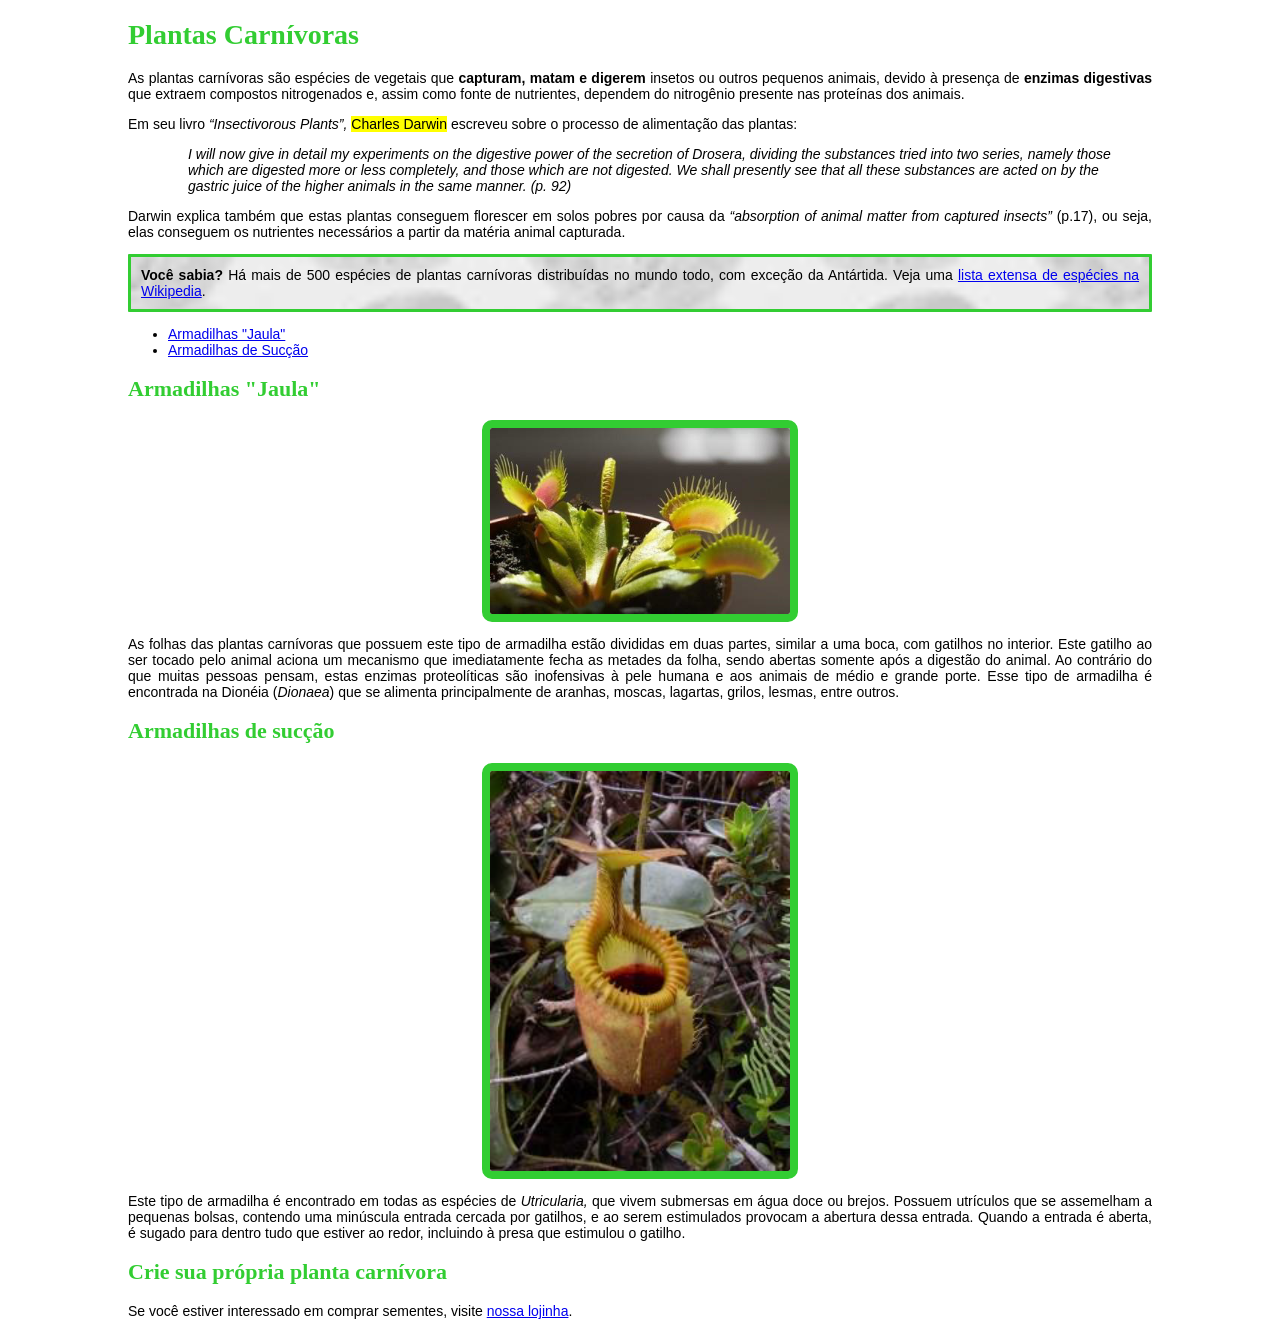
==== index.html @ 227633e0 "Movendo arquivos para a raiz para funcionar com GitHub Pages" ====
<!DOCTYPE html>
<html lang="en">
<head>
      <meta charset="UTF-8">
      <meta name="viewport" content="width=device-width, initial-scale=1.0">
      <title>Document</title>
      <style>
            h1{
                 color: limegreen;
                 font-family: 'Times New Roman', Times, serif;
                 font-size: 28px;
                 
                 
            }
            h2{
                  color: limegreen;
                  font-family: 'Times New Roman', Times, serif;
                  font-size: 22px;
            }
            body{
                  margin-left: 10%;
                  margin-right: 10%;
                  font-family: 'Arial', sans-serif;
                  font-size: 14px;
            }
          
            p{ 
                
                 text-align: justify;    
            }
           
            .paragrafo-imagem-de-fundo {
                  background-image: url('fundo.png');
                  background-size: cover;
                  background-repeat: no-repeat;
                  background-position: center;
                  
                  border: 3px solid limegreen;
                  padding: 10px;
                  border-radius: 1px;
                
                  
            }
            .imagem-principal{
                            width: 300px;
                            margin: auto;
                            display: block;
                            border: 8px solid limegreen;
                            border-radius: 10px;
            }
  
   
      </style>
      
</head>
<body>
      <h1>Plantas Carnívoras</h1>
      <p>
            As plantas carnívoras são espécies de vegetais que <strong>capturam, matam e digerem</strong> insetos ou
outros pequenos animais, devido à presença de <strong>enzimas digestivas</strong> que extraem compostos
nitrogenados e, assim como fonte de nutrientes, dependem do nitrogênio presente nas proteínas
dos animais.
      </p>
      <p>
            Em seu livro <em>“Insectivorous Plants”,</em> <mark>Charles Darwin</mark> escreveu sobre o processo de alimentação
das plantas:

      </p>
      <p>
           <blockquote style="margin-left: 60px;"><em> I will now give in detail my experiments on the digestive power of the secretion of Drosera,
dividing the substances tried into two series, namely those which are digested more or
less completely, and those which are not digested. We shall presently see that all these
substances are acted on by the gastric juice of the higher animals in the same manner. (p.
92)</em></blockquote>
      </p>
      <p>
          Darwin explica também que estas plantas conseguem florescer em solos pobres por causa da
<em>“absorption of animal matter from captured insects”</em> (p.17), ou seja, elas conseguem os nutrientes
necessários a partir da matéria animal capturada.
  
      </p>
      
      <p class="paragrafo-imagem-de-fundo">

            <strong>Você sabia?</strong> Há mais de 500 espécies de plantas carnívoras distribuídas no mundo todo,
com exceção da Antártida. Veja uma <a href="http://en.wikipedia.org/wiki/list_of_carnivorous_plants">lista extensa de espécies na Wikipedia</a>.</p> 
      <ul>
            <li><a href="#armadilhas-jaula">Armadilhas "Jaula"</a></li>
            <li><a href="#armadilhas-de-succao">Armadilhas de Sucção</a></li>
      </ul>

      <h2 id="armadilhas-jaula">Armadilhas "Jaula"</h2>
<img src="armadilha-jaula.jpg" class="imagem-principal">
<p>As folhas das plantas carnívoras que possuem este tipo de armadilha estão divididas em duas
partes, similar a uma boca, com gatilhos no interior. Este gatilho ao ser tocado pelo animal aciona
um mecanismo que imediatamente fecha as metades da folha, sendo abertas somente após a digestão do animal. Ao contrário do que muitas pessoas pensam, estas enzimas proteolíticas
são inofensivas à pele humana e aos animais de médio e grande porte. Esse tipo de armadilha
é encontrada na Dionéia (<em>Dionaea</em>) que se alimenta principalmente de aranhas, moscas, lagartas,
grilos, lesmas, entre outros. </p>
<h2 id="armadilhas-de-succao">Armadilhas de sucção </h2>
<img src="armadilha-succao.jpg" class="imagem-principal">
<p>Este tipo de armadilha é encontrado em todas as espécies de <em>Utricularia,</em> que vivem submersas
em água doce ou brejos. Possuem utrículos que se assemelham a pequenas bolsas, contendo
uma minúscula entrada cercada por gatilhos, e ao serem estimulados provocam a abertura dessa
entrada. Quando a entrada é aberta, é sugado para dentro tudo que estiver ao redor, incluindo à
presa que estimulou o gatilho.
</p>
<h2>Crie sua própria planta carnívora</h2>
<p>Se você estiver interessado em comprar sementes, visite <a href="loja.html">nossa lojinha</a>.</p>

     
</body>
</html>
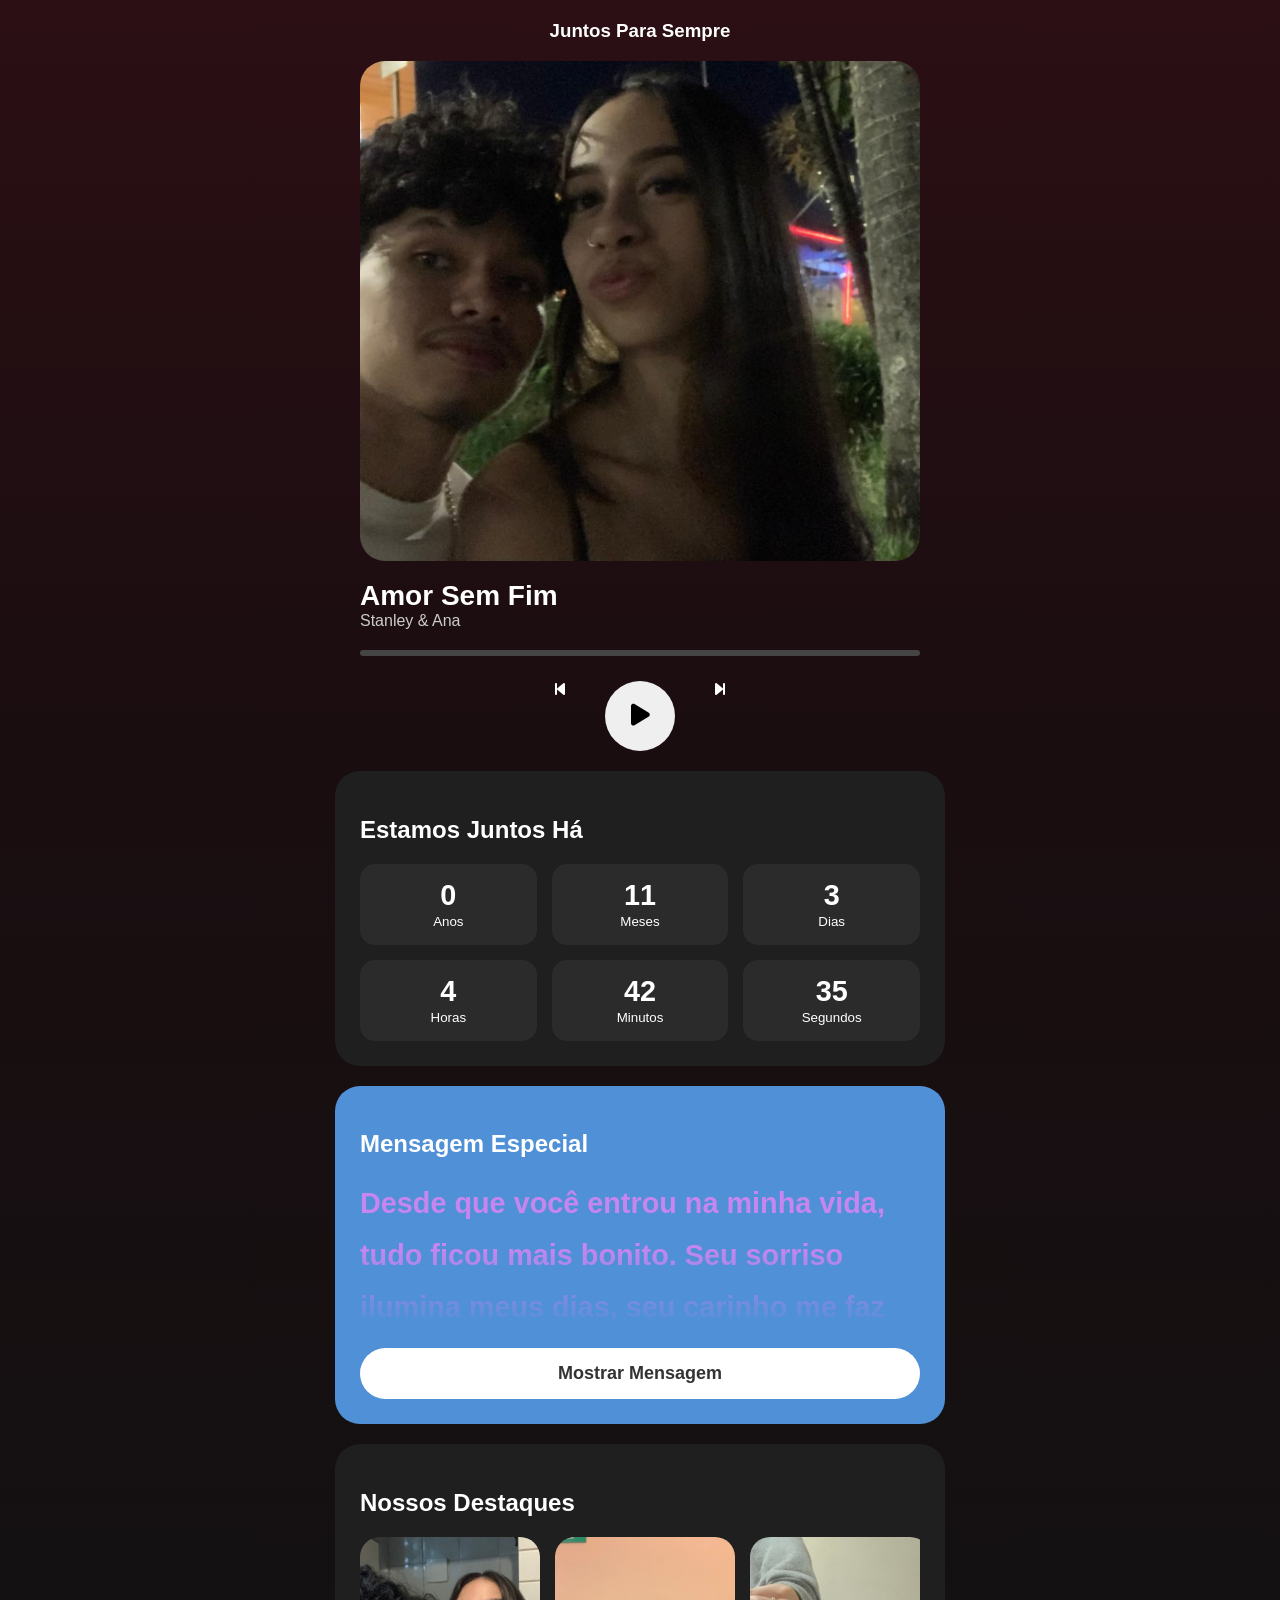
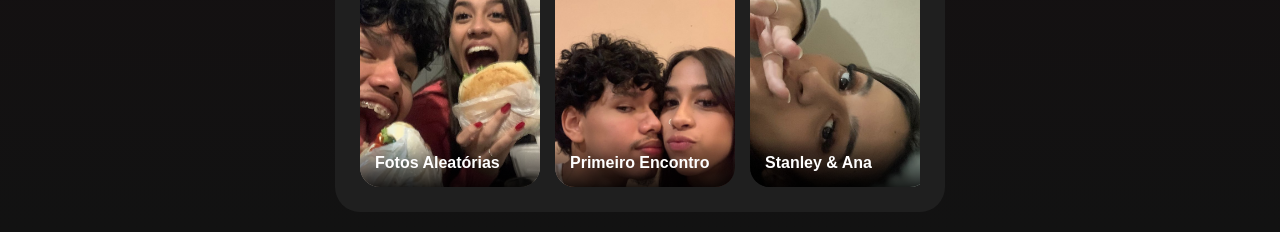
==== commit c7f01494: "Atualização do site Stanley & Ana" ====
--- a/index.html
+++ b/index.html
@@ -1,113 +1,177 @@
 <!DOCTYPE html>
-<html lang="en">
+<html lang="pt-BR">
 <head>
-      <meta charset="UTF-8">
-      <meta name="viewport" content="width=device-width, initial-scale=1.0">
-      <title>Document</title>
-      <style>
-            h1{
-                 color: limegreen;
-                 font-family: 'Times New Roman', Times, serif;
-                 font-size: 28px;
-                 
-                 
-            }
-            h2{
-                  color: limegreen;
-                  font-family: 'Times New Roman', Times, serif;
-                  font-size: 22px;
-            }
-            body{
-                  margin-left: 10%;
-                  margin-right: 10%;
-                  font-family: 'Arial', sans-serif;
-                  font-size: 14px;
-            }
-          
-            p{ 
-                
-                 text-align: justify;    
-            }
-           
-            .paragrafo-imagem-de-fundo {
-                  background-image: url('fundo.png');
-                  background-size: cover;
-                  background-repeat: no-repeat;
-                  background-position: center;
-                  
-                  border: 3px solid limegreen;
-                  padding: 10px;
-                  border-radius: 1px;
-                
-                  
-            }
-            .imagem-principal{
-                            width: 300px;
-                            margin: auto;
-                            display: block;
-                            border: 8px solid limegreen;
-                            border-radius: 10px;
-            }
-  
-   
-      </style>
-      
+<meta charset="UTF-8">
+<meta name="viewport" content="width=device-width, initial-scale=1.0">
+
+<title>Stanley & Ana</title>
+
+<link rel="stylesheet" href="style.css">
+
+<link rel="stylesheet"
+href="https://cdnjs.cloudflare.com/ajax/libs/font-awesome/6.5.1/css/all.min.css">
+
 </head>
 <body>
-      <h1>Plantas Carnívoras</h1>
-      <p>
-            As plantas carnívoras são espécies de vegetais que <strong>capturam, matam e digerem</strong> insetos ou
-outros pequenos animais, devido à presença de <strong>enzimas digestivas</strong> que extraem compostos
-nitrogenados e, assim como fonte de nutrientes, dependem do nitrogênio presente nas proteínas
-dos animais.
-      </p>
-      <p>
-            Em seu livro <em>“Insectivorous Plants”,</em> <mark>Charles Darwin</mark> escreveu sobre o processo de alimentação
-das plantas:
 
-      </p>
-      <p>
-           <blockquote style="margin-left: 60px;"><em> I will now give in detail my experiments on the digestive power of the secretion of Drosera,
-dividing the substances tried into two series, namely those which are digested more or
-less completely, and those which are not digested. We shall presently see that all these
-substances are acted on by the gastric juice of the higher animals in the same manner. (p.
-92)</em></blockquote>
-      </p>
-      <p>
-          Darwin explica também que estas plantas conseguem florescer em solos pobres por causa da
-<em>“absorption of animal matter from captured insects”</em> (p.17), ou seja, elas conseguem os nutrientes
-necessários a partir da matéria animal capturada.
-  
-      </p>
-      
-      <p class="paragrafo-imagem-de-fundo">
+<h3>Juntos Para Sempre </h3>
 
-            <strong>Você sabia?</strong> Há mais de 500 espécies de plantas carnívoras distribuídas no mundo todo,
-com exceção da Antártida. Veja uma <a href="http://en.wikipedia.org/wiki/list_of_carnivorous_plants">lista extensa de espécies na Wikipedia</a>.</p> 
-      <ul>
-            <li><a href="#armadilhas-jaula">Armadilhas "Jaula"</a></li>
-            <li><a href="#armadilhas-de-succao">Armadilhas de Sucção</a></li>
-      </ul>
+<!-- FOTO PRINCIPAL -->
 
-      <h2 id="armadilhas-jaula">Armadilhas "Jaula"</h2>
-<img src="armadilha-jaula.jpg" class="imagem-principal">
-<p>As folhas das plantas carnívoras que possuem este tipo de armadilha estão divididas em duas
-partes, similar a uma boca, com gatilhos no interior. Este gatilho ao ser tocado pelo animal aciona
-um mecanismo que imediatamente fecha as metades da folha, sendo abertas somente após a digestão do animal. Ao contrário do que muitas pessoas pensam, estas enzimas proteolíticas
-são inofensivas à pele humana e aos animais de médio e grande porte. Esse tipo de armadilha
-é encontrada na Dionéia (<em>Dionaea</em>) que se alimenta principalmente de aranhas, moscas, lagartas,
-grilos, lesmas, entre outros. </p>
-<h2 id="armadilhas-de-succao">Armadilhas de sucção </h2>
-<img src="armadilha-succao.jpg" class="imagem-principal">
-<p>Este tipo de armadilha é encontrado em todas as espécies de <em>Utricularia,</em> que vivem submersas
-em água doce ou brejos. Possuem utrículos que se assemelham a pequenas bolsas, contendo
-uma minúscula entrada cercada por gatilhos, e ao serem estimulados provocam a abertura dessa
-entrada. Quando a entrada é aberta, é sugado para dentro tudo que estiver ao redor, incluindo à
-presa que estimulou o gatilho.
-</p>
-<h2>Crie sua própria planta carnívora</h2>
-<p>Se você estiver interessado em comprar sementes, visite <a href="loja.html">nossa lojinha</a>.</p>
+<div class="player">
 
-     
+    <img src="fotos/9.jpeg" class="foto-principal">
+
+    <div class="titulo">
+        Amor Sem Fim 
+    </div>
+
+    <div class="artista">
+        Stanley & Ana
+    </div>
+
+    <div class="progresso">
+        <div class="barra" id="barra"></div>
+    </div>
+
+    <div class="controles">
+
+        <i class="fa-solid fa-backward-step icone"></i>
+
+        <button class="play" onclick="playMusic()">
+            <i class="fa-solid fa-play" id="iconePlay"></i>
+        </button>
+
+        <i class="fa-solid fa-forward-step icone"></i>
+
+    </div>
+
+<audio id="musica" autoplay>
+    <source src="audio/AMOR SEM FIM A MUSICA FVRT DELA.mp3" type="audio/mpeg">
+</audio>
+
+</div>
+
+<!-- CONTADOR -->
+
+<div class="card">
+
+    <h2> Estamos Juntos Há</h2>
+
+    <div class="contador">
+
+        <div class="box">
+            <span id="anos">0</span>
+            <small>Anos</small>
+        </div>
+
+        <div class="box">
+            <span id="meses">0</span>
+            <small>Meses</small>
+        </div>
+
+        <div class="box">
+            <span id="dias">0</span>
+            <small>Dias</small>
+        </div>
+
+        <div class="box">
+            <span id="horas">0</span>
+            <small>Horas</small>
+        </div>
+
+        <div class="box">
+            <span id="minutos">0</span>
+            <small>Minutos</small>
+        </div>
+
+        <div class="box">
+            <span id="segundos">0</span>
+            <small>Segundos</small>
+        </div>
+
+    </div>
+
+</div>
+
+<!-- MENSAGEM -->
+
+<div class="mensagem-card_ana">
+
+    <h2> Mensagem Especial</h2>
+
+    <div class="texto-mensagem" id="mensagem">
+
+        Desde que você entrou na minha vida,
+        tudo ficou mais bonito.
+
+        Seu sorriso ilumina meus dias,
+        seu carinho me faz feliz
+        e sua presença transforma qualquer momento
+        em uma lembrança especial.
+
+        <br><br>
+
+        Obrigado por tudo.
+        Eu te amo muito ❤️
+
+    </div>
+
+    <button class="btn-mensagem" onclick="toggleMensagem()">
+        Mostrar Mensagem
+    </button>
+
+</div>
+
+<!-- DESTAQUES -->
+
+<div class="card">
+
+    <h2> Nossos Destaques</h2>
+
+    <div class="destaques">
+
+        <div class="destaque" onclick="abrirDestaque(0)">
+            <img src="fotos/1.jpeg">
+            <div class="legenda">Fotos Aleatórias</div>
+        </div>
+
+        <div class="destaque" onclick="abrirDestaque(1)">
+            <img src="fotos/2.jpeg">
+            <div class="legenda">Primeiro Encontro</div>
+        </div>
+
+        <div class="destaque" onclick="abrirDestaque(2)">
+            <img src="fotos/3.jpeg">
+            <div class="legenda">Stanley & Ana</div>
+        </div>
+
+    </div>
+
+</div>
+
+<!-- MODAL STORIES -->
+
+<div class="modal" id="modal">
+
+    <div class="story-box">
+
+        <div class="story-progresso" id="progresso"></div>
+
+        <div class="info" id="titulo"></div>
+
+        <div class="fechar" onclick="fecharStory()">✕</div>
+
+        <img id="storyImage">
+
+        <div class="esquerda" onclick="anterior()"></div>
+        <div class="direita" onclick="proxima()"></div>
+
+    </div>
+
+</div>
+
+<script src="script.js"></script>
+
 </body>
 </html>
--- a/style.css
+++ b/style.css
@@ -0,0 +1,320 @@
+/* =========================
+   BASE
+========================= */
+
+body{
+    margin:0;
+    background:linear-gradient(
+        180deg,
+        #2b0f14 0%,
+        #1a0d10 40%,
+        #121212 100%
+    );
+    color:white;
+    font-family:Arial,sans-serif;
+    min-height:100vh;
+}
+h3{
+    text-align:center;
+    margin-top:20px;
+}
+
+/* =========================
+   PLAYER
+========================= */
+
+.player{
+    width:90%;
+    max-width:560px;
+    margin:auto;
+}
+
+.foto-principal{
+    width:100%;
+    height:500px;
+    object-fit:cover;
+    border-radius:25px;
+}
+
+.titulo{
+    margin-top:15px;
+    font-size:28px;
+    font-weight:bold;
+}
+
+.artista{
+    color:#ccc;
+}
+
+.progresso{
+    width:100%;
+    height:6px;
+    background:#444;
+    border-radius:10px;
+    margin-top:20px;
+    overflow:hidden;
+}
+
+.barra{
+    width:0;
+    height:100%;
+    background:#1DB954;
+}
+
+.controles{
+    margin-top:25px;
+    display:flex;
+    justify-content:center;
+    gap:40px;
+}
+
+.play{
+    width:70px;
+    height:70px;
+    border:none;
+    border-radius:50%;
+    font-size:25px;
+}
+
+/* =========================
+   CARDS
+========================= */
+
+.card{
+    width:90%;
+    max-width:560px;
+    margin:20px auto;
+    background:#1f1f1f;
+    padding:25px;
+    border-radius:25px;
+}
+
+.mensagem-card_ana{
+    width:90%;
+    max-width:560px;
+    margin:20px auto;
+    background:#4f90d6;
+    padding:25px;
+    border-radius:25px;
+}
+
+/* =========================
+   MENSAGEM
+========================= */
+
+.texto-mensagem{
+    max-height:150px;
+    overflow:hidden;
+    position:relative;
+    font-size:1.8rem;
+    font-weight:bold;
+    line-height:1.8;
+    transition:max-height .5s ease;
+    color:rgba(250,129,250,0.698);
+}
+
+.texto-mensagem::after{
+    content:"";
+    position:absolute;
+    bottom:0;
+    left:0;
+    width:100%;
+    height:80px;
+    background:linear-gradient(
+        transparent,
+        #4f90d6
+    );
+}
+
+.texto-mensagem.aberto{
+    max-height:1000px;
+}
+
+.texto-mensagem.aberto::after{
+    display:none;
+}
+
+.btn-mensagem{
+    margin-top:20px;
+    width:100%;
+    padding:15px;
+    border:none;
+    border-radius:50px;
+    font-size:18px;
+    font-weight:bold;
+    cursor:pointer;
+    background:white;
+    color:#333;
+}
+
+/* =========================
+   CONTADOR
+========================= */
+
+.contador{
+    display:grid;
+    grid-template-columns:repeat(3,1fr);
+    gap:15px;
+}
+
+.box{
+    background:#2b2b2b;
+    padding:15px;
+    border-radius:15px;
+    text-align:center;
+}
+
+.box span{
+    display:block;
+    font-size:1.8rem;
+    font-weight:bold;
+}
+
+/* =========================
+   GALERIA / DESTAQUES
+========================= */
+
+.galeria,
+.destaques{
+    display:flex;
+    gap:15px;
+    overflow-x:auto;
+    scrollbar-width:none;
+    -webkit-overflow-scrolling:touch;
+}
+
+.galeria::-webkit-scrollbar,
+.destaques::-webkit-scrollbar{
+    display:none;
+}
+
+.foto-card,
+.destaque{
+    position:relative;
+    min-width:180px;
+    height:250px;
+    border-radius:20px;
+    overflow:hidden;
+}
+
+.destaque{
+    cursor:pointer;
+}
+
+.foto-card img,
+.destaque img{
+    width:100%;
+    height:100%;
+    object-fit:cover;
+}
+
+/* =========================
+   LEGENDA
+========================= */
+
+.legenda{
+    position:absolute;
+    left:0;
+    right:0;
+    bottom:0;
+    padding:15px;
+    color:white;
+    font-weight:bold;
+    background:linear-gradient(
+        transparent,
+        rgba(0,0,0,.85)
+    );
+}
+
+/* =========================
+   MODAL STORIES
+========================= */
+
+.modal{
+    display:none;
+    position:fixed;
+    inset:0;
+    background:rgba(0,0,0,.95);
+    z-index:9999;
+    justify-content:center;
+    align-items:center;
+}
+
+.story-box{
+    position:relative;
+    width:400px;
+    max-width:95%;
+    height:700px;
+    max-height:95vh;
+    background:#000;
+    border-radius:20px;
+    overflow:hidden;
+}
+
+.story-box img{
+    width:100%;
+    height:100%;
+    object-fit:cover;
+}
+
+/* PROGRESSO STORIES */
+
+.story-progresso{
+    position:absolute;
+    top:10px;
+    left:10px;
+    right:10px;
+    display:flex;
+    gap:5px;
+    z-index:10;
+}
+
+.story-barra{
+    flex:1;
+    height:4px;
+    background:rgba(255,255,255,.3);
+    border-radius:10px;
+    overflow:hidden;
+}
+
+.story-barra span{
+    display:block;
+    width:0%;
+    height:100%;
+    background:white;
+}
+
+/* INFO + FECHAR */
+
+.info{
+    position:absolute;
+    top:25px;
+    left:15px;
+    color:white;
+    font-weight:bold;
+    z-index:10;
+}
+
+.fechar{
+    position:absolute;
+    top:20px;
+    right:20px;
+    color:white;
+    font-size:30px;
+    cursor:pointer;
+    z-index:10;
+}
+
+/* ÁREAS DE CLIQUE STORIES */
+
+.esquerda,
+.direita{
+    position:absolute;
+    top:0;
+    width:50%;
+    height:100%;
+    cursor:pointer;
+}
+
+.esquerda{ left:0; }
+.direita{ right:0; }
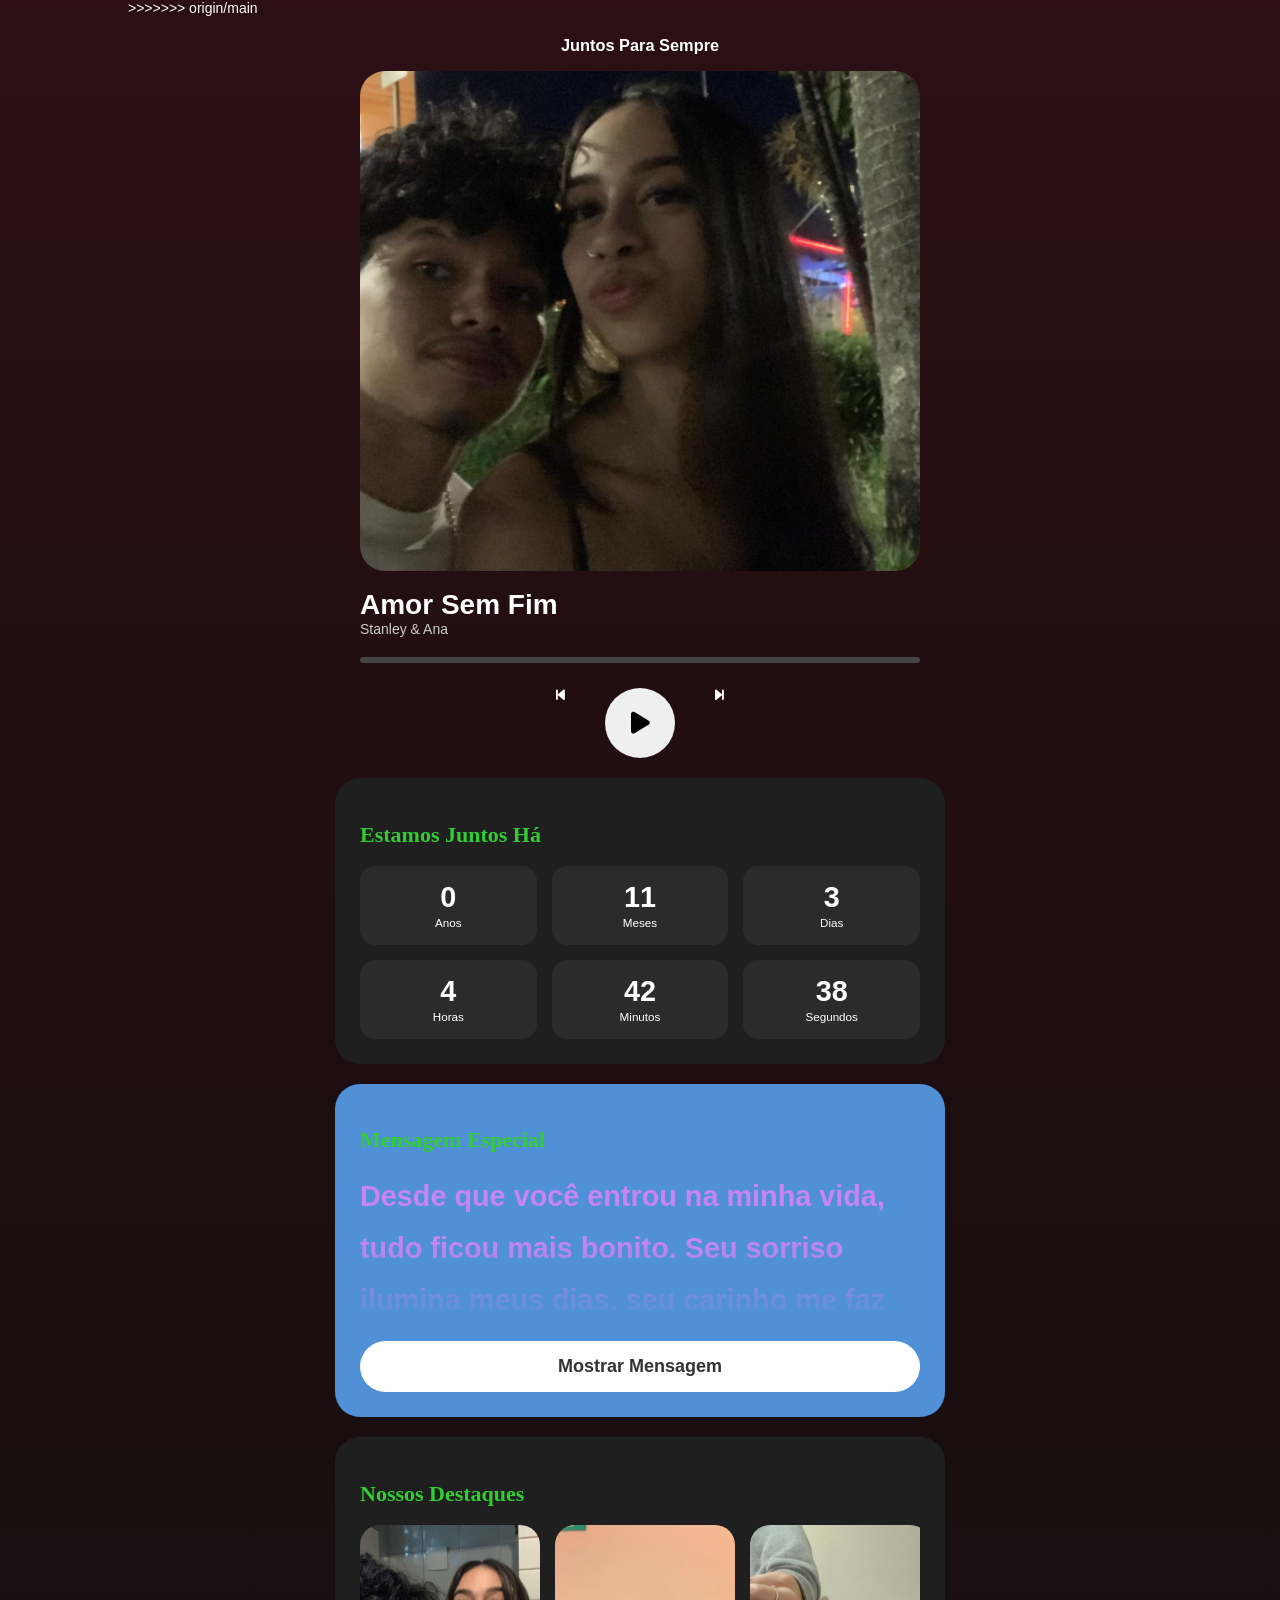
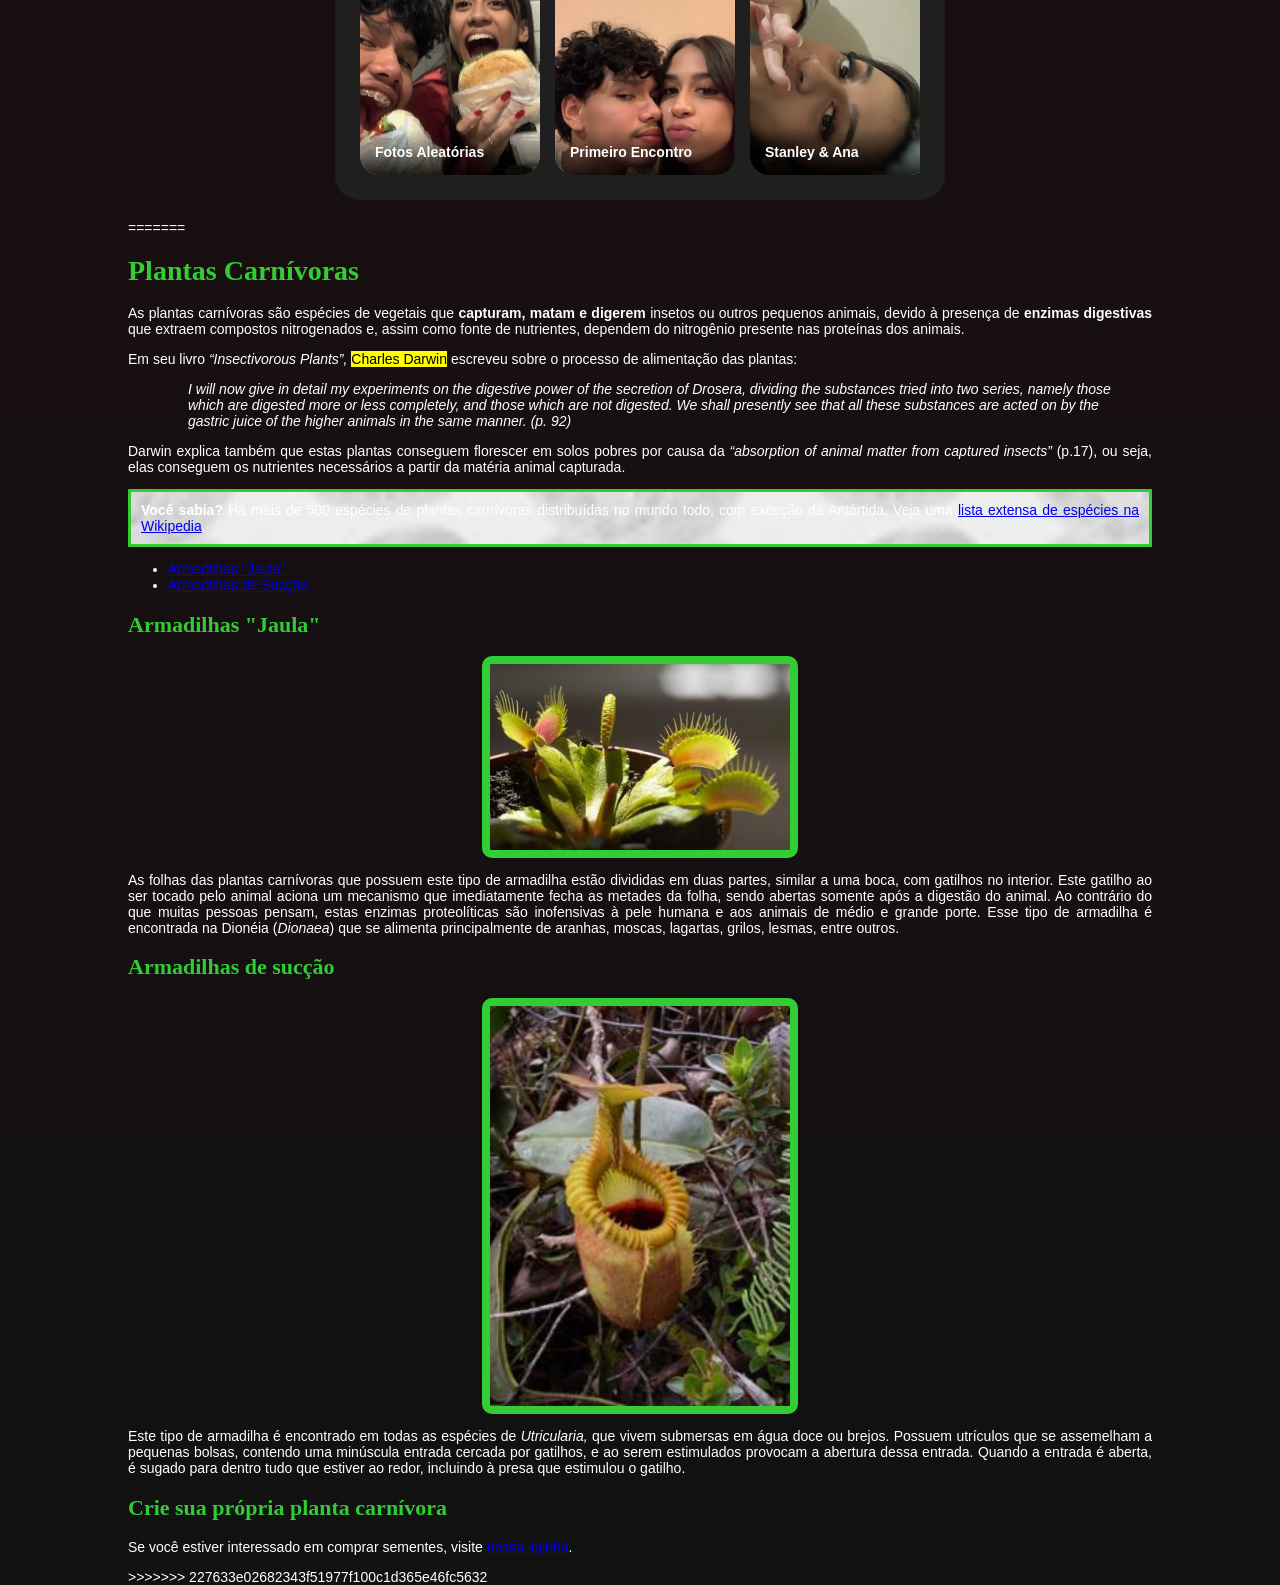
==== commit 2dccdcf4: "Resolve merge conflict" ====
--- a/index.html
+++ b/index.html
@@ -1,4 +1,5 @@
 <!DOCTYPE html>
+>>>>>>> origin/main
 <html lang="pt-BR">
 <head>
 <meta charset="UTF-8">
@@ -173,5 +174,117 @@
 
 <script src="script.js"></script>
 
+=======
+<html lang="en">
+<head>
+      <meta charset="UTF-8">
+      <meta name="viewport" content="width=device-width, initial-scale=1.0">
+      <title>Document</title>
+      <style>
+            h1{
+                 color: limegreen;
+                 font-family: 'Times New Roman', Times, serif;
+                 font-size: 28px;
+                 
+                 
+            }
+            h2{
+                  color: limegreen;
+                  font-family: 'Times New Roman', Times, serif;
+                  font-size: 22px;
+            }
+            body{
+                  margin-left: 10%;
+                  margin-right: 10%;
+                  font-family: 'Arial', sans-serif;
+                  font-size: 14px;
+            }
+          
+            p{ 
+                
+                 text-align: justify;    
+            }
+           
+            .paragrafo-imagem-de-fundo {
+                  background-image: url('fundo.png');
+                  background-size: cover;
+                  background-repeat: no-repeat;
+                  background-position: center;
+                  
+                  border: 3px solid limegreen;
+                  padding: 10px;
+                  border-radius: 1px;
+                
+                  
+            }
+            .imagem-principal{
+                            width: 300px;
+                            margin: auto;
+                            display: block;
+                            border: 8px solid limegreen;
+                            border-radius: 10px;
+            }
+  
+   
+      </style>
+      
+</head>
+<body>
+      <h1>Plantas Carnívoras</h1>
+      <p>
+            As plantas carnívoras são espécies de vegetais que <strong>capturam, matam e digerem</strong> insetos ou
+outros pequenos animais, devido à presença de <strong>enzimas digestivas</strong> que extraem compostos
+nitrogenados e, assim como fonte de nutrientes, dependem do nitrogênio presente nas proteínas
+dos animais.
+      </p>
+      <p>
+            Em seu livro <em>“Insectivorous Plants”,</em> <mark>Charles Darwin</mark> escreveu sobre o processo de alimentação
+das plantas:
+
+      </p>
+      <p>
+           <blockquote style="margin-left: 60px;"><em> I will now give in detail my experiments on the digestive power of the secretion of Drosera,
+dividing the substances tried into two series, namely those which are digested more or
+less completely, and those which are not digested. We shall presently see that all these
+substances are acted on by the gastric juice of the higher animals in the same manner. (p.
+92)</em></blockquote>
+      </p>
+      <p>
+          Darwin explica também que estas plantas conseguem florescer em solos pobres por causa da
+<em>“absorption of animal matter from captured insects”</em> (p.17), ou seja, elas conseguem os nutrientes
+necessários a partir da matéria animal capturada.
+  
+      </p>
+      
+      <p class="paragrafo-imagem-de-fundo">
+
+            <strong>Você sabia?</strong> Há mais de 500 espécies de plantas carnívoras distribuídas no mundo todo,
+com exceção da Antártida. Veja uma <a href="http://en.wikipedia.org/wiki/list_of_carnivorous_plants">lista extensa de espécies na Wikipedia</a>.</p> 
+      <ul>
+            <li><a href="#armadilhas-jaula">Armadilhas "Jaula"</a></li>
+            <li><a href="#armadilhas-de-succao">Armadilhas de Sucção</a></li>
+      </ul>
+
+      <h2 id="armadilhas-jaula">Armadilhas "Jaula"</h2>
+<img src="armadilha-jaula.jpg" class="imagem-principal">
+<p>As folhas das plantas carnívoras que possuem este tipo de armadilha estão divididas em duas
+partes, similar a uma boca, com gatilhos no interior. Este gatilho ao ser tocado pelo animal aciona
+um mecanismo que imediatamente fecha as metades da folha, sendo abertas somente após a digestão do animal. Ao contrário do que muitas pessoas pensam, estas enzimas proteolíticas
+são inofensivas à pele humana e aos animais de médio e grande porte. Esse tipo de armadilha
+é encontrada na Dionéia (<em>Dionaea</em>) que se alimenta principalmente de aranhas, moscas, lagartas,
+grilos, lesmas, entre outros. </p>
+<h2 id="armadilhas-de-succao">Armadilhas de sucção </h2>
+<img src="armadilha-succao.jpg" class="imagem-principal">
+<p>Este tipo de armadilha é encontrado em todas as espécies de <em>Utricularia,</em> que vivem submersas
+em água doce ou brejos. Possuem utrículos que se assemelham a pequenas bolsas, contendo
+uma minúscula entrada cercada por gatilhos, e ao serem estimulados provocam a abertura dessa
+entrada. Quando a entrada é aberta, é sugado para dentro tudo que estiver ao redor, incluindo à
+presa que estimulou o gatilho.
+</p>
+<h2>Crie sua própria planta carnívora</h2>
+<p>Se você estiver interessado em comprar sementes, visite <a href="loja.html">nossa lojinha</a>.</p>
+
+     
+>>>>>>> 227633e02682343f51977f100c1d365e46fc5632
 </body>
 </html>
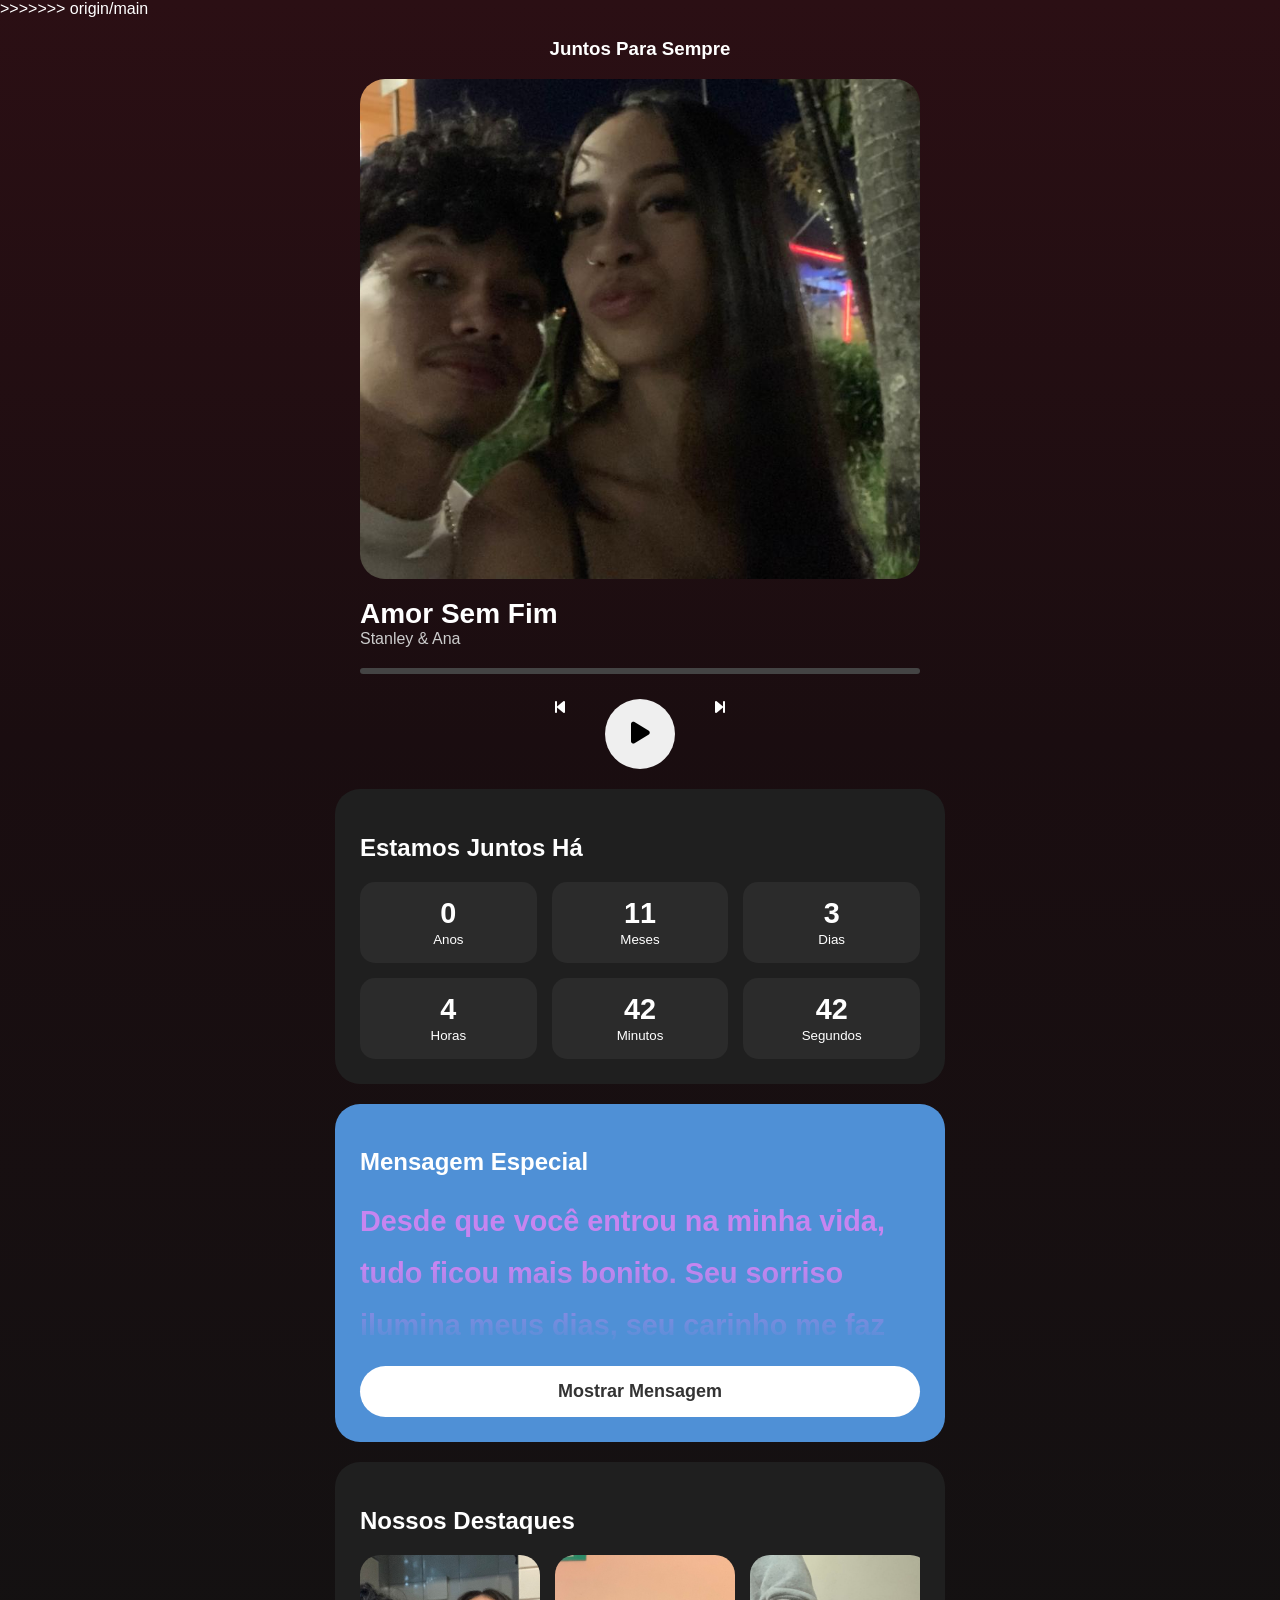
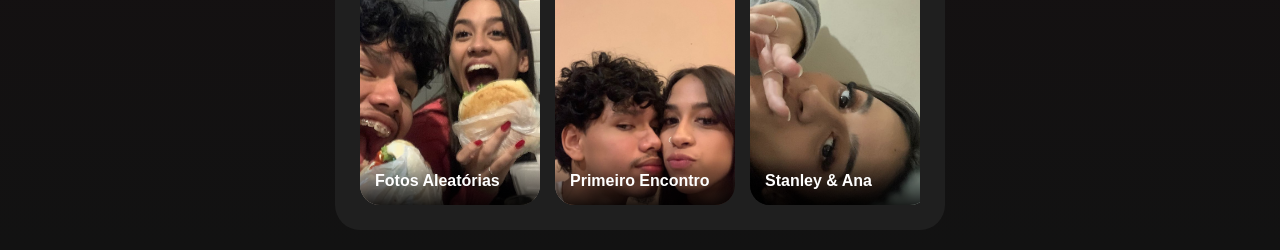
==== commit 930e1365: "Removendo site da abelha" ====
--- a/index.html
+++ b/index.html
@@ -174,117 +174,5 @@
 
 <script src="script.js"></script>
 
-=======
-<html lang="en">
-<head>
-      <meta charset="UTF-8">
-      <meta name="viewport" content="width=device-width, initial-scale=1.0">
-      <title>Document</title>
-      <style>
-            h1{
-                 color: limegreen;
-                 font-family: 'Times New Roman', Times, serif;
-                 font-size: 28px;
-                 
-                 
-            }
-            h2{
-                  color: limegreen;
-                  font-family: 'Times New Roman', Times, serif;
-                  font-size: 22px;
-            }
-            body{
-                  margin-left: 10%;
-                  margin-right: 10%;
-                  font-family: 'Arial', sans-serif;
-                  font-size: 14px;
-            }
-          
-            p{ 
-                
-                 text-align: justify;    
-            }
-           
-            .paragrafo-imagem-de-fundo {
-                  background-image: url('fundo.png');
-                  background-size: cover;
-                  background-repeat: no-repeat;
-                  background-position: center;
-                  
-                  border: 3px solid limegreen;
-                  padding: 10px;
-                  border-radius: 1px;
-                
-                  
-            }
-            .imagem-principal{
-                            width: 300px;
-                            margin: auto;
-                            display: block;
-                            border: 8px solid limegreen;
-                            border-radius: 10px;
-            }
-  
-   
-      </style>
-      
-</head>
-<body>
-      <h1>Plantas Carnívoras</h1>
-      <p>
-            As plantas carnívoras são espécies de vegetais que <strong>capturam, matam e digerem</strong> insetos ou
-outros pequenos animais, devido à presença de <strong>enzimas digestivas</strong> que extraem compostos
-nitrogenados e, assim como fonte de nutrientes, dependem do nitrogênio presente nas proteínas
-dos animais.
-      </p>
-      <p>
-            Em seu livro <em>“Insectivorous Plants”,</em> <mark>Charles Darwin</mark> escreveu sobre o processo de alimentação
-das plantas:
-
-      </p>
-      <p>
-           <blockquote style="margin-left: 60px;"><em> I will now give in detail my experiments on the digestive power of the secretion of Drosera,
-dividing the substances tried into two series, namely those which are digested more or
-less completely, and those which are not digested. We shall presently see that all these
-substances are acted on by the gastric juice of the higher animals in the same manner. (p.
-92)</em></blockquote>
-      </p>
-      <p>
-          Darwin explica também que estas plantas conseguem florescer em solos pobres por causa da
-<em>“absorption of animal matter from captured insects”</em> (p.17), ou seja, elas conseguem os nutrientes
-necessários a partir da matéria animal capturada.
-  
-      </p>
-      
-      <p class="paragrafo-imagem-de-fundo">
-
-            <strong>Você sabia?</strong> Há mais de 500 espécies de plantas carnívoras distribuídas no mundo todo,
-com exceção da Antártida. Veja uma <a href="http://en.wikipedia.org/wiki/list_of_carnivorous_plants">lista extensa de espécies na Wikipedia</a>.</p> 
-      <ul>
-            <li><a href="#armadilhas-jaula">Armadilhas "Jaula"</a></li>
-            <li><a href="#armadilhas-de-succao">Armadilhas de Sucção</a></li>
-      </ul>
-
-      <h2 id="armadilhas-jaula">Armadilhas "Jaula"</h2>
-<img src="armadilha-jaula.jpg" class="imagem-principal">
-<p>As folhas das plantas carnívoras que possuem este tipo de armadilha estão divididas em duas
-partes, similar a uma boca, com gatilhos no interior. Este gatilho ao ser tocado pelo animal aciona
-um mecanismo que imediatamente fecha as metades da folha, sendo abertas somente após a digestão do animal. Ao contrário do que muitas pessoas pensam, estas enzimas proteolíticas
-são inofensivas à pele humana e aos animais de médio e grande porte. Esse tipo de armadilha
-é encontrada na Dionéia (<em>Dionaea</em>) que se alimenta principalmente de aranhas, moscas, lagartas,
-grilos, lesmas, entre outros. </p>
-<h2 id="armadilhas-de-succao">Armadilhas de sucção </h2>
-<img src="armadilha-succao.jpg" class="imagem-principal">
-<p>Este tipo de armadilha é encontrado em todas as espécies de <em>Utricularia,</em> que vivem submersas
-em água doce ou brejos. Possuem utrículos que se assemelham a pequenas bolsas, contendo
-uma minúscula entrada cercada por gatilhos, e ao serem estimulados provocam a abertura dessa
-entrada. Quando a entrada é aberta, é sugado para dentro tudo que estiver ao redor, incluindo à
-presa que estimulou o gatilho.
-</p>
-<h2>Crie sua própria planta carnívora</h2>
-<p>Se você estiver interessado em comprar sementes, visite <a href="loja.html">nossa lojinha</a>.</p>
-
-     
->>>>>>> 227633e02682343f51977f100c1d365e46fc5632
 </body>
 </html>
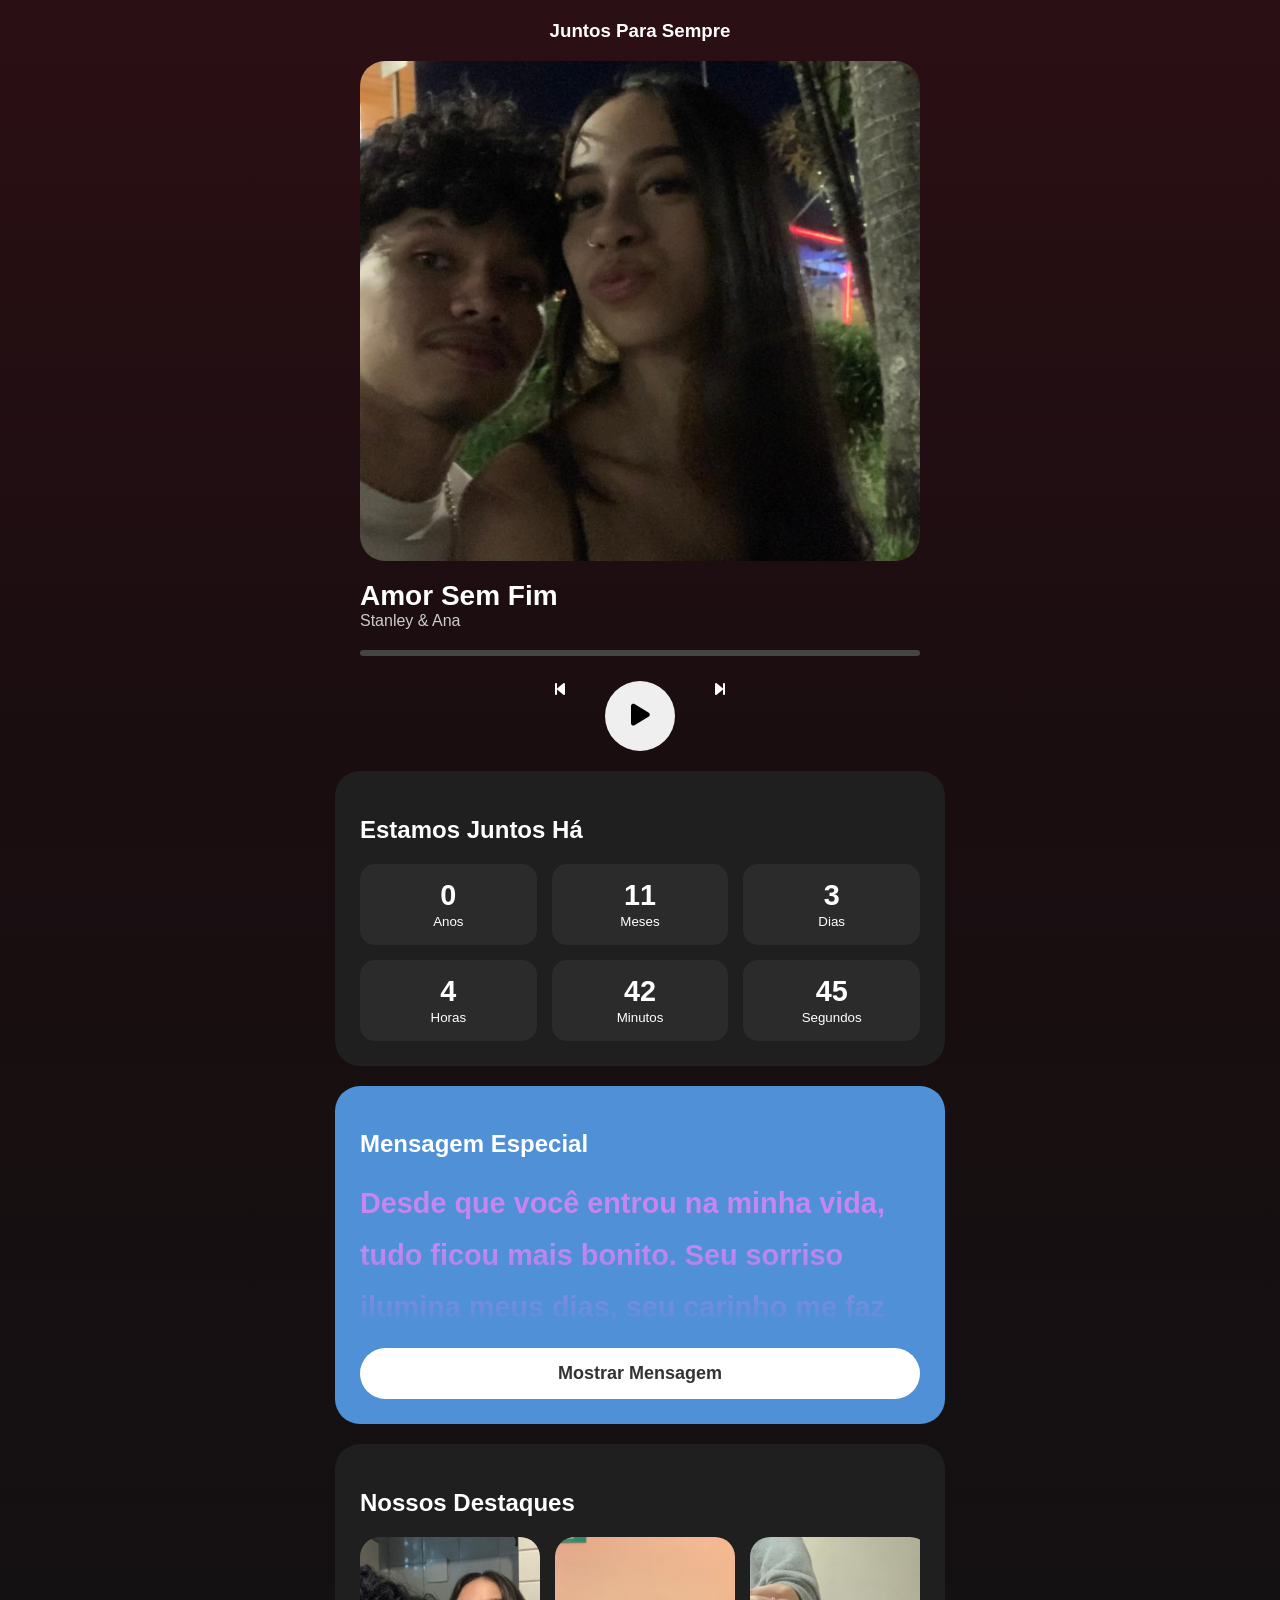
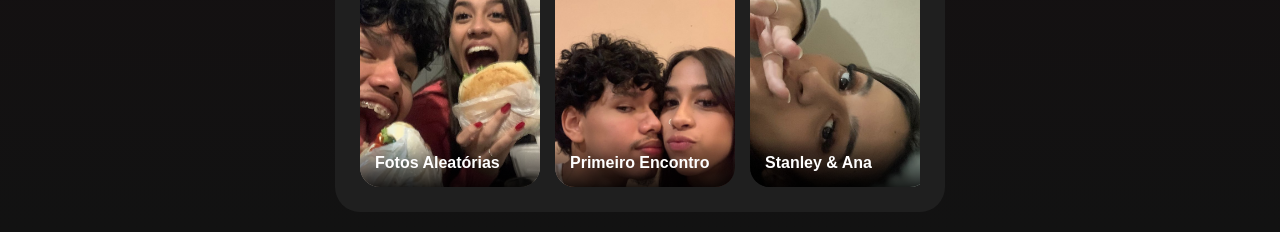
==== commit 0e204114: "Removendo marcas de conflito do Git" ====
--- a/index.html
+++ b/index.html
@@ -1,5 +1,4 @@
 <!DOCTYPE html>
->>>>>>> origin/main
 <html lang="pt-BR">
 <head>
 <meta charset="UTF-8">
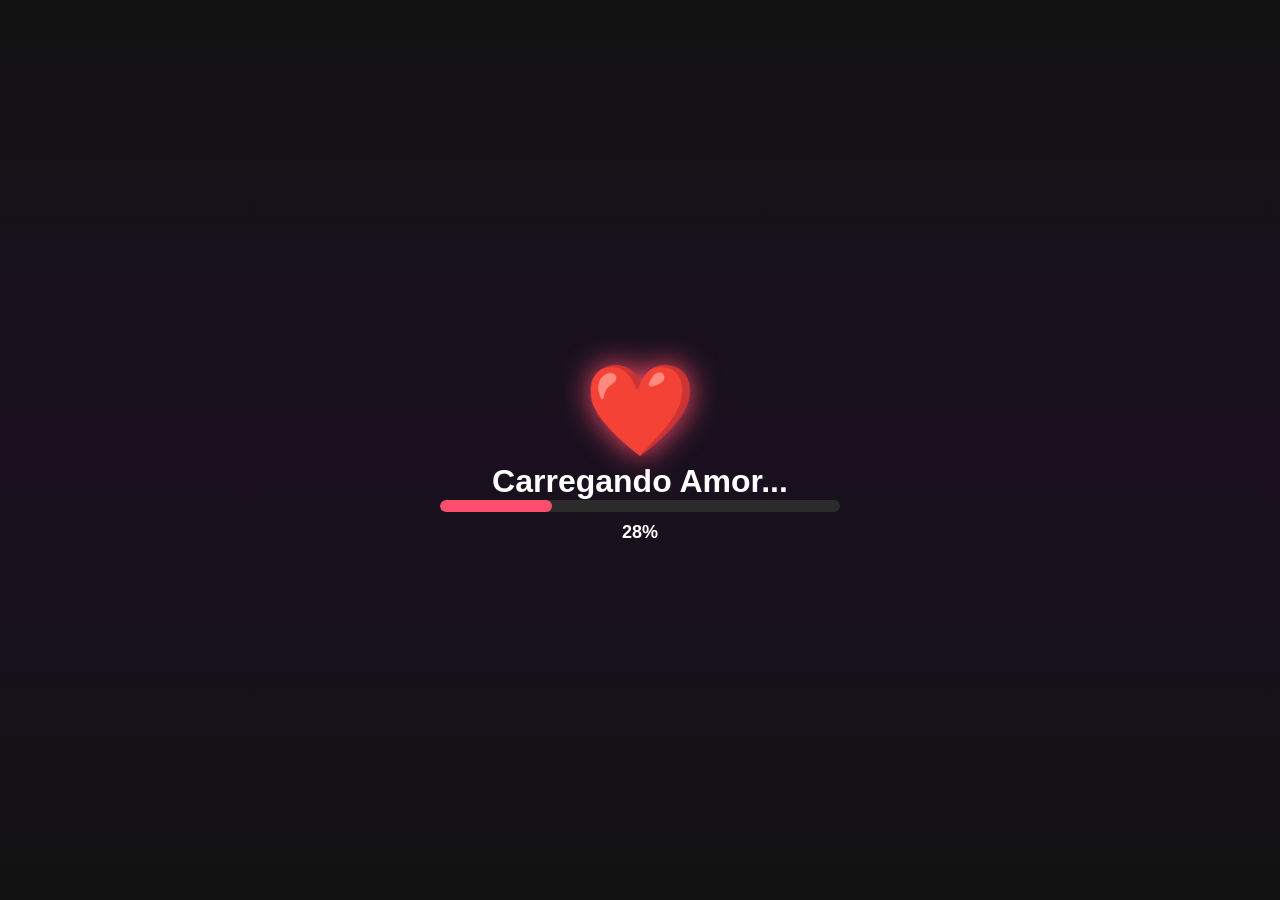
==== commit 468a5991: "definindo o splash para pagina incial" ====
--- a/index.html
+++ b/index.html
@@ -3,175 +3,112 @@
 <head>
 <meta charset="UTF-8">
 <meta name="viewport" content="width=device-width, initial-scale=1.0">
+<title>Carregando ❤️</title>
 
-<title>Stanley & Ana</title>
+<style>
+*{
+    margin:0;
+    padding:0;
+    box-sizing:border-box;
+    font-family:Arial, sans-serif;
+}
 
-<link rel="stylesheet" href="style.css">
+body{
+    height:100vh;
+    display:flex;
+    justify-content:center;
+    align-items:center;
+    overflow:hidden;
 
-<link rel="stylesheet"
-href="https://cdnjs.cloudflare.com/ajax/libs/font-awesome/6.5.1/css/all.min.css">
+    background:linear-gradient(
+        180deg,
+        #121212,
+        #1a1020,
+        #121212
+    );
 
+    color:white;
+    font-family:Arial,sans-serif;
+}
+
+.loading-container{
+    text-align:center;
+    color:white;
+    width:90%;
+    max-width:400px;
+}
+
+.heart{
+    font-size:90px;
+    animation:pulse 1.5s infinite;
+    filter:drop-shadow(0 0 15px #ff4d6d);
+}
+
+.progress{
+    width:100%;
+    height:12px;
+    background:#2b2b2b;
+    border-radius:20px;
+    overflow:hidden;
+}
+
+.progress-bar{
+    width:0%;
+    height:100%;
+    background:#ff4d6d;
+    border-radius:20px;
+}
+
+#percent{
+    margin-top:10px;
+    font-size:18px;
+    font-weight:bold;
+}
+
+@keyframes pulse{
+    0%,100%{
+        transform:scale(1);
+    }
+    50%{
+        transform:scale(1.2);
+    }
+}
+</style>
 </head>
 <body>
 
-<h3>Juntos Para Sempre </h3>
+<div class="loading-container">
+    <div class="heart">❤️</div>
+    <h1>Carregando Amor...</h1>
 
-<!-- FOTO PRINCIPAL -->
-
-<div class="player">
-
-    <img src="fotos/9.jpeg" class="foto-principal">
-
-    <div class="titulo">
-        Amor Sem Fim 
+    <div class="progress">
+        <div class="progress-bar" id="bar"></div>
     </div>
 
-    <div class="artista">
-        Stanley & Ana
-    </div>
-
-    <div class="progresso">
-        <div class="barra" id="barra"></div>
-    </div>
-
-    <div class="controles">
-
-        <i class="fa-solid fa-backward-step icone"></i>
-
-        <button class="play" onclick="playMusic()">
-            <i class="fa-solid fa-play" id="iconePlay"></i>
-        </button>
-
-        <i class="fa-solid fa-forward-step icone"></i>
-
-    </div>
-
-<audio id="musica" autoplay>
-    <source src="audio/AMOR SEM FIM A MUSICA FVRT DELA.mp3" type="audio/mpeg">
-</audio>
-
+    <div id="percent">0%</div>
 </div>
 
-<!-- CONTADOR -->
+<script>
+let progresso = 0;
 
-<div class="card">
+const barra = document.getElementById("bar");
+const texto = document.getElementById("percent");
 
-    <h2> Estamos Juntos Há</h2>
+const carregar = setInterval(() => {
+    progresso++;
 
-    <div class="contador">
+    barra.style.width = progresso + "%";
+    texto.innerHTML = progresso + "%";
 
-        <div class="box">
-            <span id="anos">0</span>
-            <small>Anos</small>
-        </div>
+    if(progresso >= 100){
+        clearInterval(carregar);
 
-        <div class="box">
-            <span id="meses">0</span>
-            <small>Meses</small>
-        </div>
+        // Troque pelo nome da sua página
+        window.location.href = "site.html";
+    }
 
-        <div class="box">
-            <span id="dias">0</span>
-            <small>Dias</small>
-        </div>
-
-        <div class="box">
-            <span id="horas">0</span>
-            <small>Horas</small>
-        </div>
-
-        <div class="box">
-            <span id="minutos">0</span>
-            <small>Minutos</small>
-        </div>
-
-        <div class="box">
-            <span id="segundos">0</span>
-            <small>Segundos</small>
-        </div>
-
-    </div>
-
-</div>
-
-<!-- MENSAGEM -->
-
-<div class="mensagem-card_ana">
-
-    <h2> Mensagem Especial</h2>
-
-    <div class="texto-mensagem" id="mensagem">
-
-        Desde que você entrou na minha vida,
-        tudo ficou mais bonito.
-
-        Seu sorriso ilumina meus dias,
-        seu carinho me faz feliz
-        e sua presença transforma qualquer momento
-        em uma lembrança especial.
-
-        <br><br>
-
-        Obrigado por tudo.
-        Eu te amo muito ❤️
-
-    </div>
-
-    <button class="btn-mensagem" onclick="toggleMensagem()">
-        Mostrar Mensagem
-    </button>
-
-</div>
-
-<!-- DESTAQUES -->
-
-<div class="card">
-
-    <h2> Nossos Destaques</h2>
-
-    <div class="destaques">
-
-        <div class="destaque" onclick="abrirDestaque(0)">
-            <img src="fotos/1.jpeg">
-            <div class="legenda">Fotos Aleatórias</div>
-        </div>
-
-        <div class="destaque" onclick="abrirDestaque(1)">
-            <img src="fotos/2.jpeg">
-            <div class="legenda">Primeiro Encontro</div>
-        </div>
-
-        <div class="destaque" onclick="abrirDestaque(2)">
-            <img src="fotos/3.jpeg">
-            <div class="legenda">Stanley & Ana</div>
-        </div>
-
-    </div>
-
-</div>
-
-<!-- MODAL STORIES -->
-
-<div class="modal" id="modal">
-
-    <div class="story-box">
-
-        <div class="story-progresso" id="progresso"></div>
-
-        <div class="info" id="titulo"></div>
-
-        <div class="fechar" onclick="fecharStory()">✕</div>
-
-        <img id="storyImage">
-
-        <div class="esquerda" onclick="anterior()"></div>
-        <div class="direita" onclick="proxima()"></div>
-
-    </div>
-
-</div>
-
-<script src="script.js"></script>
+}, 40);
+</script>
 
 </body>
 </html>
